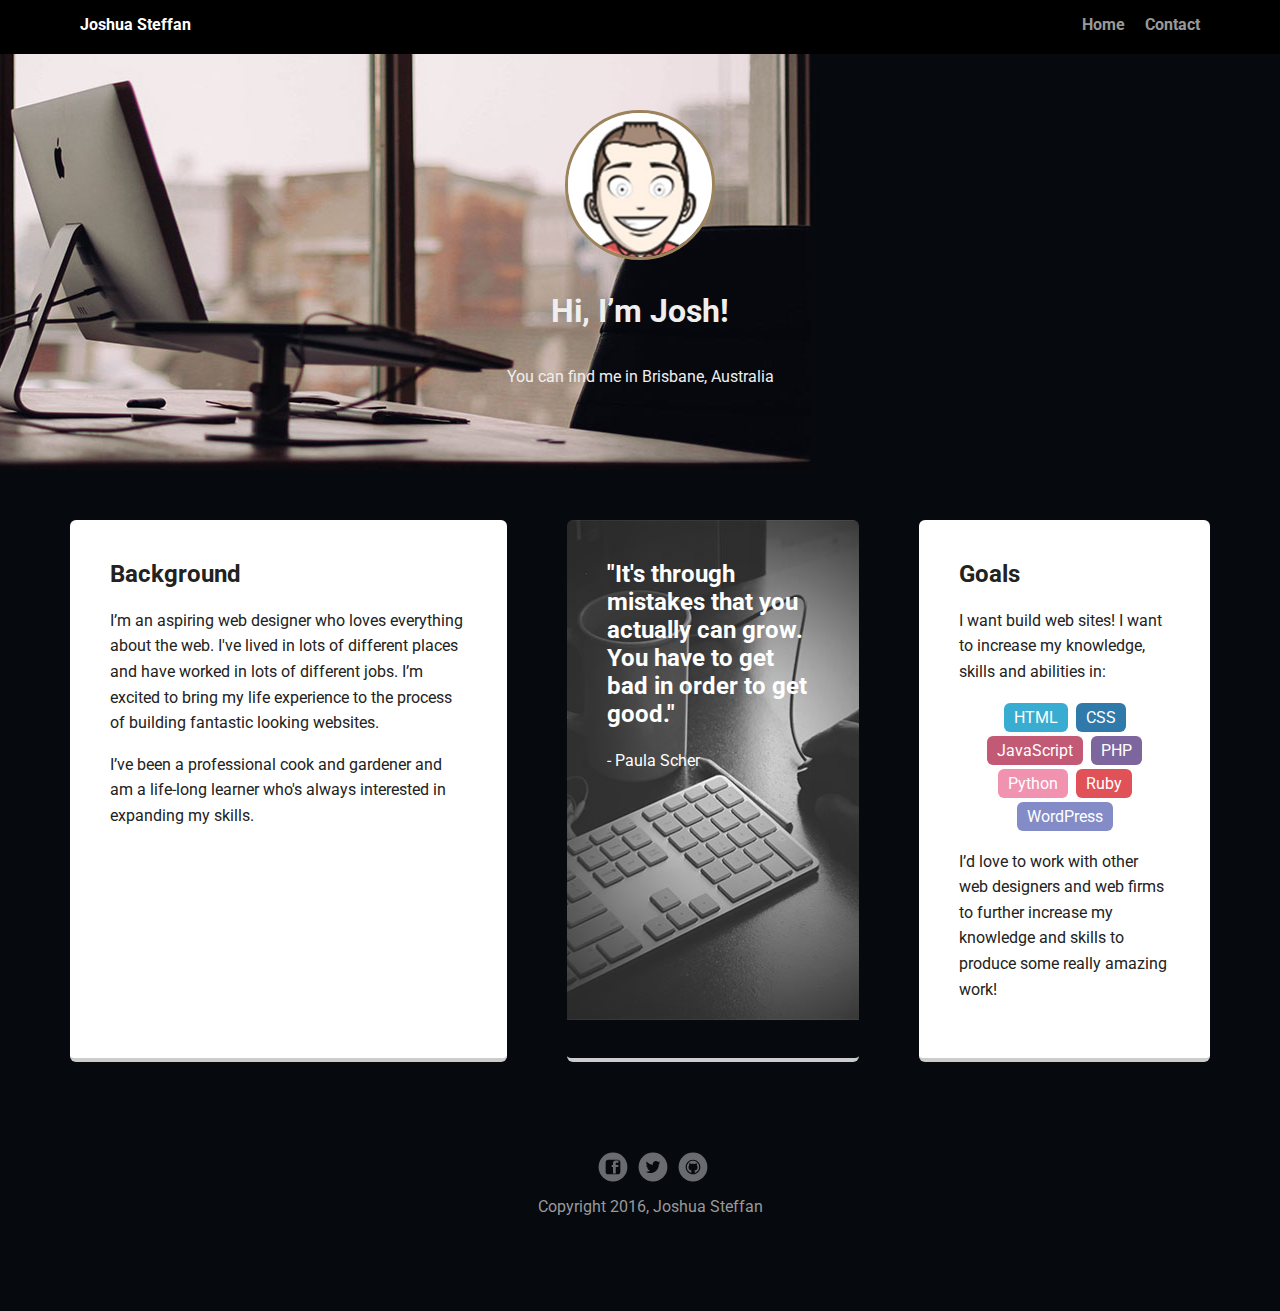
==== index.html @ 0bec1a61 "Base works of Portfolio" ====
<!doctype html>
<html lang="en">
<head>
  <meta charset="utf-8">
  <title>Joshua Steffan's Profile</title>
  <meta name="viewport" content="width=device-width, initial-scale=1.0">
  <link rel="stylesheet" href="styles.css">
  <link href="https://fonts.googleapis.com/css?family=Muli%7CRoboto:400,300,500,700,900" rel="stylesheet"></head>
  <body>

    <div class="main-nav">
        <ul class="nav">
          <li class="name">Joshua Steffan</li>
          <li><a href="#">Home</a></li>
          <li><a href="#">Contact</a></li>
        </ul>
    </div>

    <header>
      <img src="images/profile-pic.jpg" alt="Drawing of Joshua Steffan" class="profile-image">
      <h1 class="tag name">Hi, I’m Josh!</h1>
      <p class="tag location">You can find me in Brisbane, Australia</p>
    </header>

    <main class="flex">
      <div class="card">
        <h2>Background</h2>
        <p>I’m an aspiring web designer who loves everything about the web. I've lived in lots of different places and have worked in lots of different jobs. I’m excited to bring my life experience to the process of building fantastic looking websites.</p>
        <p>I’ve been a professional cook and gardener and am a life-long learner who's always interested in expanding my skills.</p>
      </div>

      <div class="card graphic">
        <h2>"It's through mistakes that you actually can grow. You have to get bad in order to get good."</h2>
        <p>- Paula Scher</p>
      </div>

      <div class="card">
        <h2>Goals</h2>
        <p>I want build web sites! I want to increase my knowledge, skills and abilities in:</p>
        <ul class="skills">
          <li class="html">HTML</li>
          <li class="css">CSS</li>
          <li class="javascript">JavaScript</li>
          <li class="php">PHP</li>
          <li class="python">Python</li>
          <li class="ruby">Ruby</li>
          <li class="wordpress">WordPress</li>
        </ul>
        <p>I’d love to work with other web designers and web firms to further increase my knowledge and skills to produce some really amazing work!</p>
      </div>

    </main>
    <footer>
      <ul>
        <li><a href="#" class="social facebook">facebook</a></li>
        <li><a href="#" class="social twitter">Twitter</a></li>
        <li><a href="#" class="social github">Github</a></li>
      </ul>
      <p class="copyright">Copyright 2016, Joshua Steffan</p>
    </footer>
  </body>
  </html>
---- styles.css ----
/* Global Layout Set-up */
* {
  box-sizing: border-box;
}

body {
  margin: 0;
  padding: 0;
  text-align: center;
  font-family: 'Roboto', sans-serif;
  color: #222;
  background: #06090e;
}
/* Link Styles */

a {
  text-decoration: none;
  color: #999;
}
a:hover {
  color: #6633ff;
}

/* Section Styles */

.main-nav {
  width: 100%;
  background: black;
  min-height: 30px;
  padding: 10px;
  position: fixed;
  text-align: center;
}
.nav {
  display: flex;
  justify-content: space-around;
  font-weight: 700;
  list-style-type: none;
  margin: 0 auto;
  padding: 0;
}

.nav .name {
    display: block;
    margin-right: auto;
    color: white;
}
.nav li {
  padding: 5px 10px 10px 10px;
}
.nav a {
  transition: all .5s;
}
.nav a:hover {
  color: white;
}

header {
  text-align: center;
  background: url('images/Workspace01.jpg') no-repeat top center ;
  background-size: auto;
  overflow: hidden;
  padding-top: 60px;
}
header {
  line-height: 1.5;
}
header .profile-image {
  margin-top: 50px;
  width: 150px;
  height: 150px;
  border-radius: 50%;
  border: 3px solid #9b845b;
  transition: all .5s;
}
header .profile-image:hover {
  transform: scale(1.2);
}
.tag {
  background-color: none;
  color: #efefef;
  padding: 10px;
  border-radius: 5px;
  display: table;
  margin: 10px auto;
}
.location {
  background-color: none;
  color: #efefef;
}
.card {
  margin: 30px;
  padding: 20px 40px 40px;
  max-width: 500px;
  text-align: left;
  background: #fff;
  border-bottom: 4px solid #ccc;
  border-radius: 6px;
  transition: all .5s;
}
.graphic {
  background: url('images/Workspace03.jpg') no-repeat top center ;
  color: #fff;
}
.card:hover {
  border-color: #9b845b;
}

ul.skills {
  padding: 0;
  text-align: center;
}

.skills li {
  border-radius: 6px;
  display: inline-block;

  color: white;
  padding: 5px 10px;
  margin: 2px;
}

.html {
  background: #39add1;
}

.css {
  background: #3079ab;
}

.javascript {
  background: #c25975;
}

.php {
  background: #7d669e;
}

.python {
  background: #f092b0;
}

.ruby {
  background: #e15258;
}

.wordpress {
  background: #838cc7;
}

footer {
  width: 100%;
  min-height: 30px;
  padding: 20px 0 40px 20px;
}

footer .copyright {
  top: -8px;
  font-size: .75em;
  color: #999;
}

footer ul {
  list-style-type: none;
  margin: 0;
  padding: 0;
}

footer ul li {
  display: inline-block;
}

a.social {
  display: inline-block;
  text-indent: -9999px;
  margin-left: 5px;
  width: 30px;
  height: 30px;
  background-size: 30px 30px;
  opacity: .4;
  transition: all .5s;
}
a.facebook {
  background-image: url(images/facebook-square.svg);
}
a.twitter {
  background-image: url(images/twitter.svg);
}
a.linkedin {
  background-image: url(images/linkedin.svg);
}
a.github {
  background-image: url(images/github.svg);
}
a.social:hover {
  opacity: 1;
}
.clearfix {
  clear: both;
}

/* Styles for larger screens */
@media screen and (min-width: 720px) {

  .flex {
      display: -ms-flexbox;      /* TWEENER - IE 10 */
      display: flex;
      max-width: 1200px;
      -ms-flex-pack: distribute;
      justify-content: space-around;
      margin: 0 auto;
  }

  header {
    min-height: 470px;
  }

  .nav {
    max-width: 1200px;
    padding: 0 30px;
  }


  main {
    padding-top: 20px;
  }

  main p {
    line-height: 1.6em;
  }

  footer {
    font-size: 1.3em;
    max-width: 1200px;
    margin: 40px auto;
  }

}
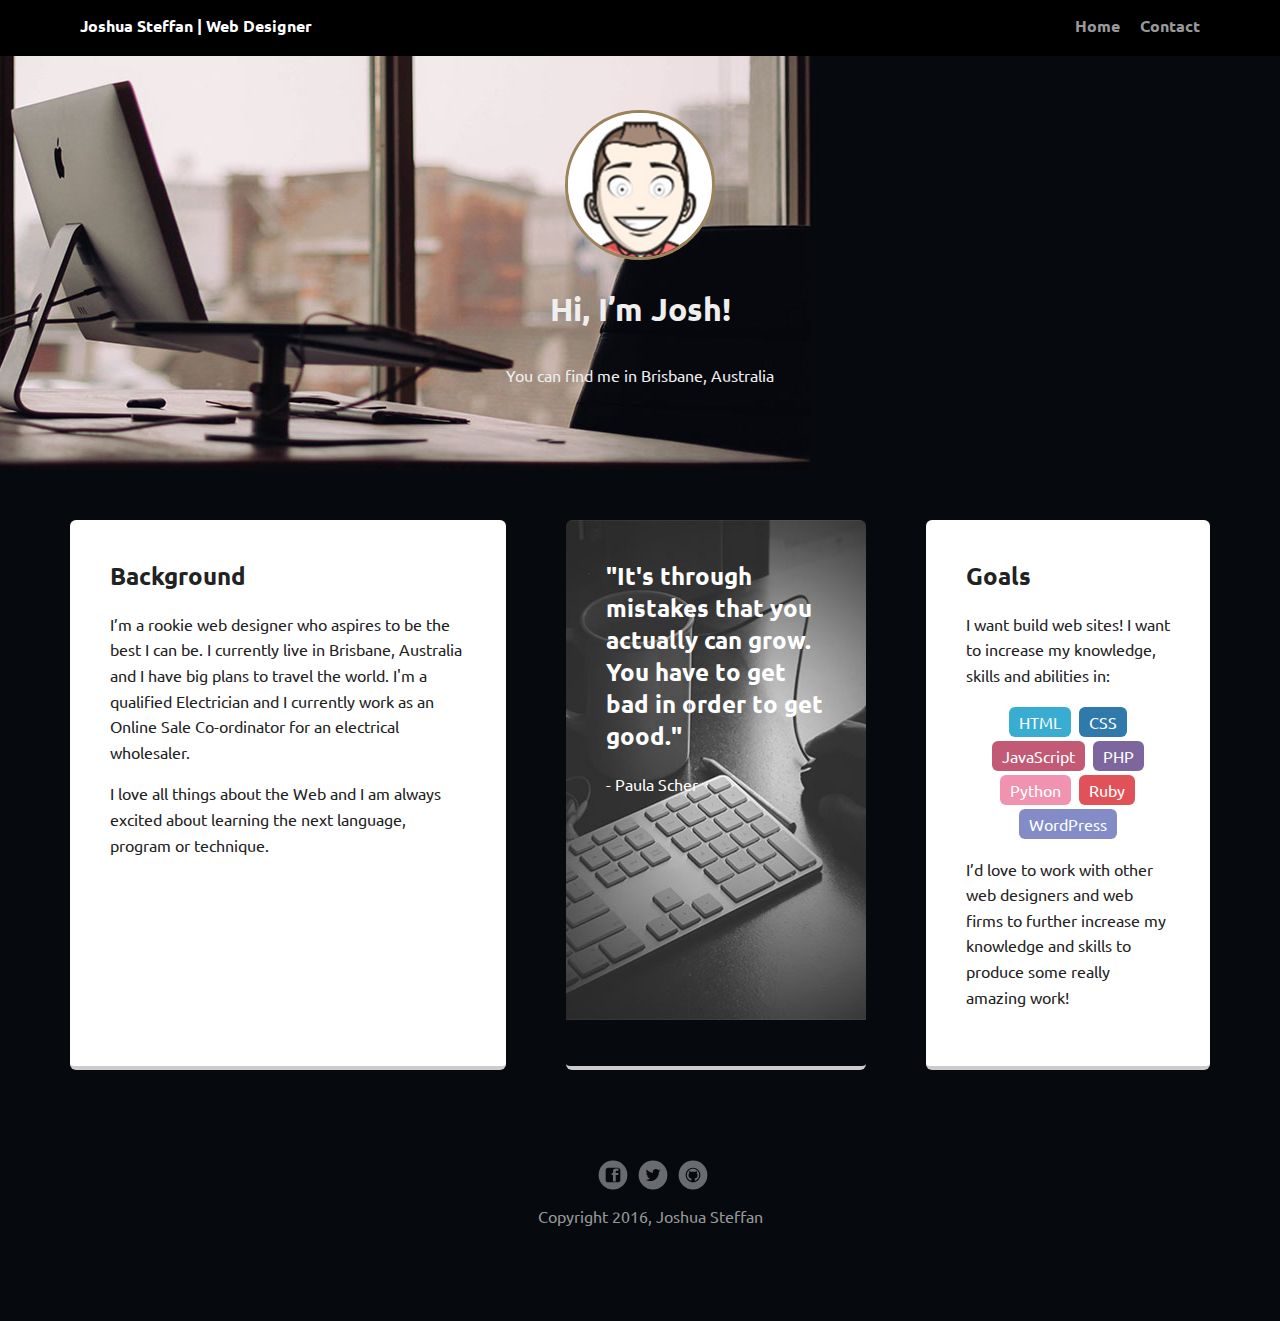
==== commit 67509973: "Updated Index and style Sheet" ====
--- a/index.html
+++ b/index.html
@@ -5,12 +5,13 @@
   <title>Joshua Steffan's Profile</title>
   <meta name="viewport" content="width=device-width, initial-scale=1.0">
   <link rel="stylesheet" href="styles.css">
-  <link href="https://fonts.googleapis.com/css?family=Muli%7CRoboto:400,300,500,700,900" rel="stylesheet"></head>
+  <link href='https://fonts.googleapis.com/css?family=Ubuntu:400,300,500,700' rel='stylesheet' type='text/css'>
+</head>
   <body>
 
     <div class="main-nav">
         <ul class="nav">
-          <li class="name">Joshua Steffan</li>
+          <li class="name">Joshua Steffan | Web Designer</li>
           <li><a href="#">Home</a></li>
           <li><a href="#">Contact</a></li>
         </ul>
@@ -25,8 +26,8 @@
     <main class="flex">
       <div class="card">
         <h2>Background</h2>
-        <p>I’m an aspiring web designer who loves everything about the web. I've lived in lots of different places and have worked in lots of different jobs. I’m excited to bring my life experience to the process of building fantastic looking websites.</p>
-        <p>I’ve been a professional cook and gardener and am a life-long learner who's always interested in expanding my skills.</p>
+        <p>I’m a rookie web designer who aspires to be the best I can be.  I currently live in Brisbane, Australia and I have big plans to travel the world. I'm a qualified Electrician and I currently work as an Online Sale Co-ordinator for an electrical wholesaler.</p>
+        <p>I love all things about the Web and I am always excited about learning the next language, program or technique.</p>
       </div>
 
       <div class="card graphic">
@@ -52,9 +53,9 @@
     </main>
     <footer>
       <ul>
-        <li><a href="#" class="social facebook">facebook</a></li>
-        <li><a href="#" class="social twitter">Twitter</a></li>
-        <li><a href="#" class="social github">Github</a></li>
+        <li><a href="http://facebook.com/joshua.steffan1" class="social facebook">facebook</a></li>
+        <li><a href="http://twitter.com/josh_steffan" class="social twitter">Twitter</a></li>
+        <li><a href="https://github.com/JoshuaSteffan" class="social github">Github</a></li>
       </ul>
       <p class="copyright">Copyright 2016, Joshua Steffan</p>
     </footer>
--- a/styles.css
+++ b/styles.css
@@ -7,7 +7,7 @@
   margin: 0;
   padding: 0;
   text-align: center;
-  font-family: 'Roboto', sans-serif;
+  font-family: 'Ubuntu', sans-serif;
   color: #222;
   background: #06090e;
 }
@@ -77,7 +77,6 @@
   transform: scale(1.2);
 }
 .tag {
-  background-color: none;
   color: #efefef;
   padding: 10px;
   border-radius: 5px;
@@ -85,7 +84,6 @@
   margin: 10px auto;
 }
 .location {
-  background-color: none;
   color: #efefef;
 }
 .card {
